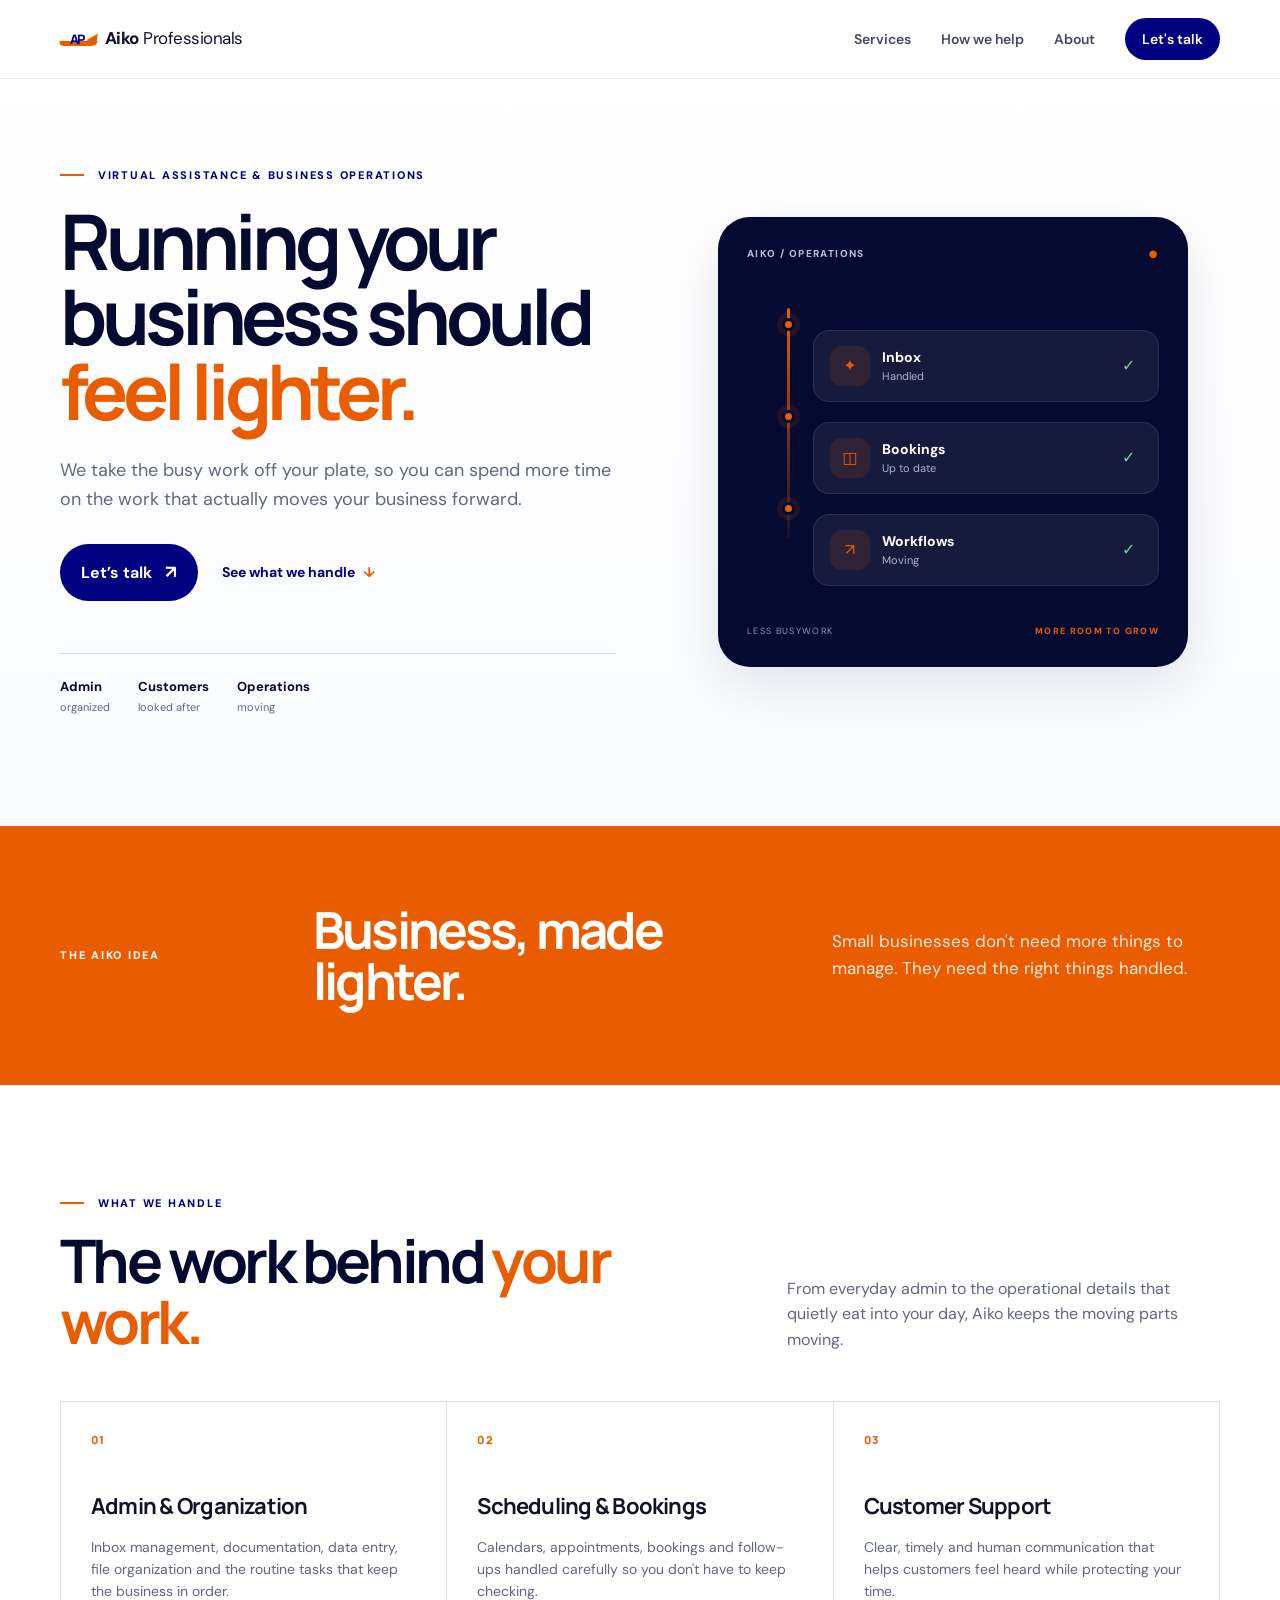
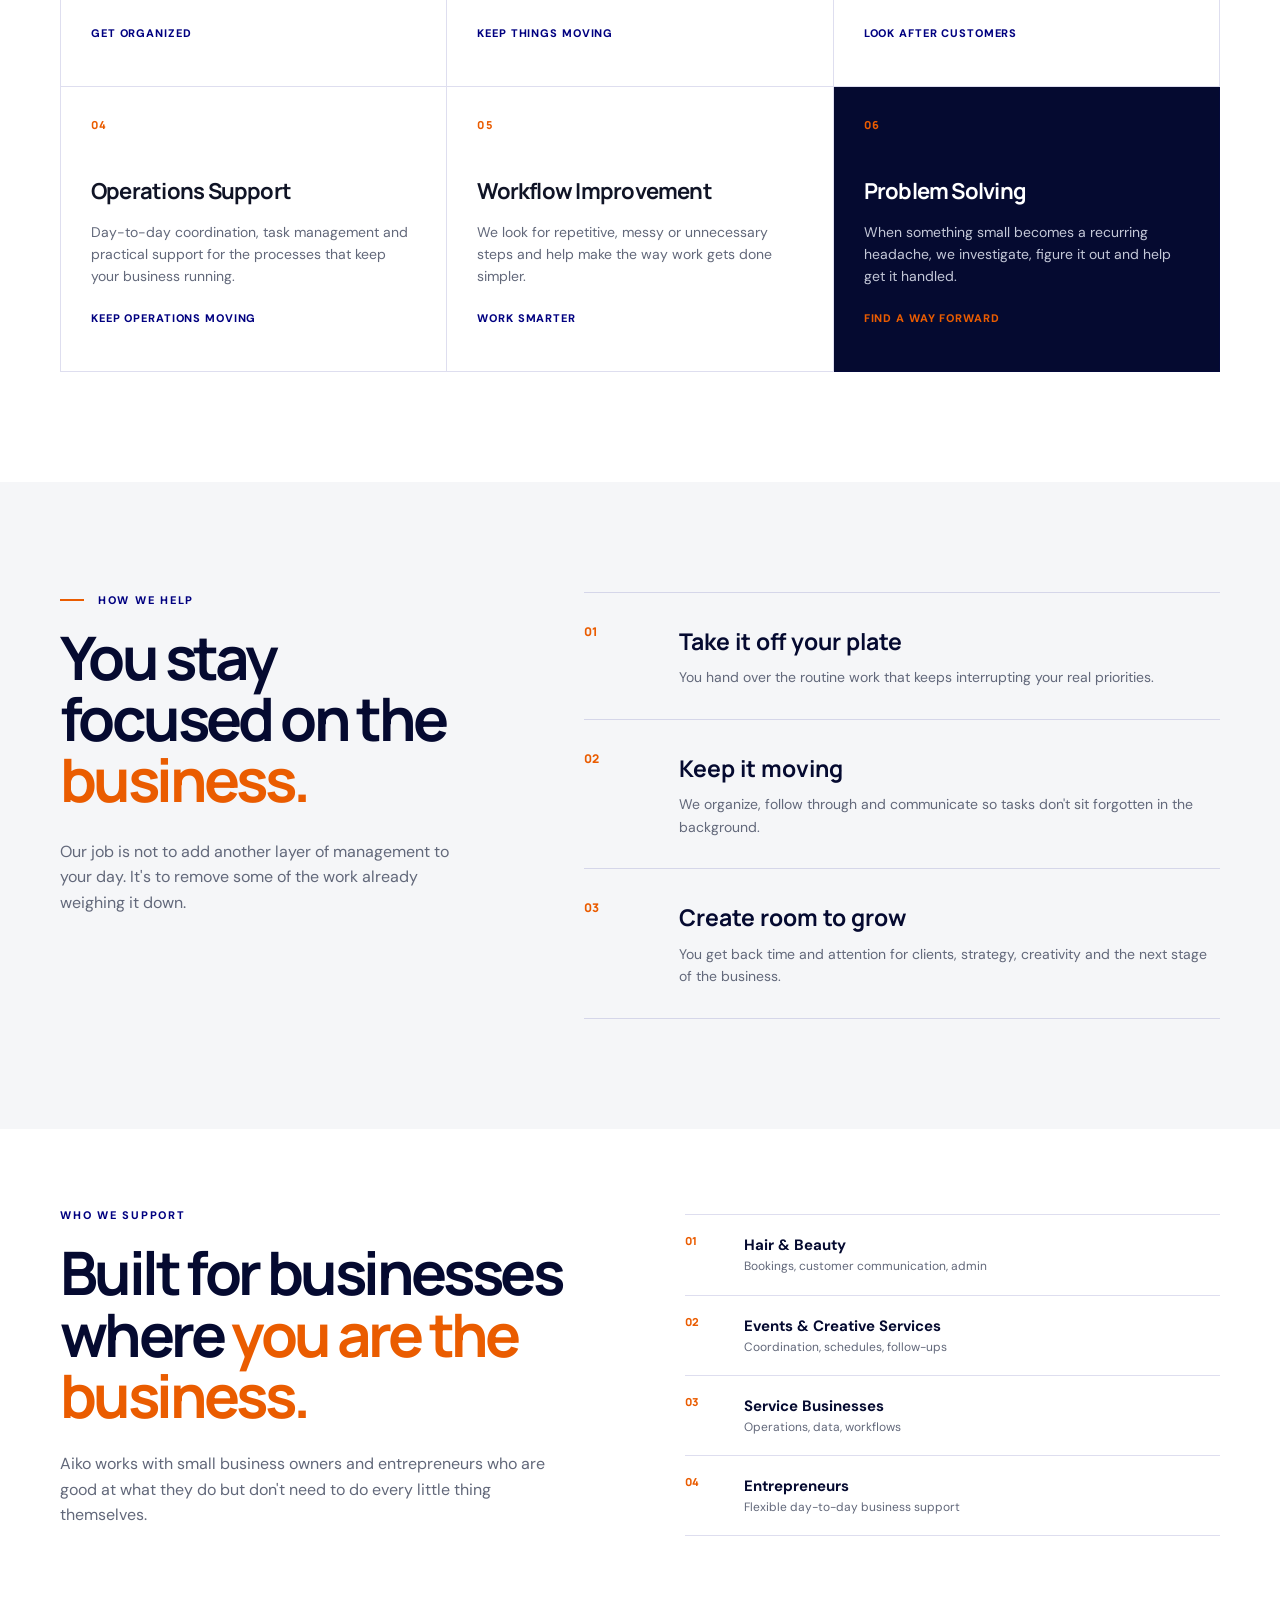
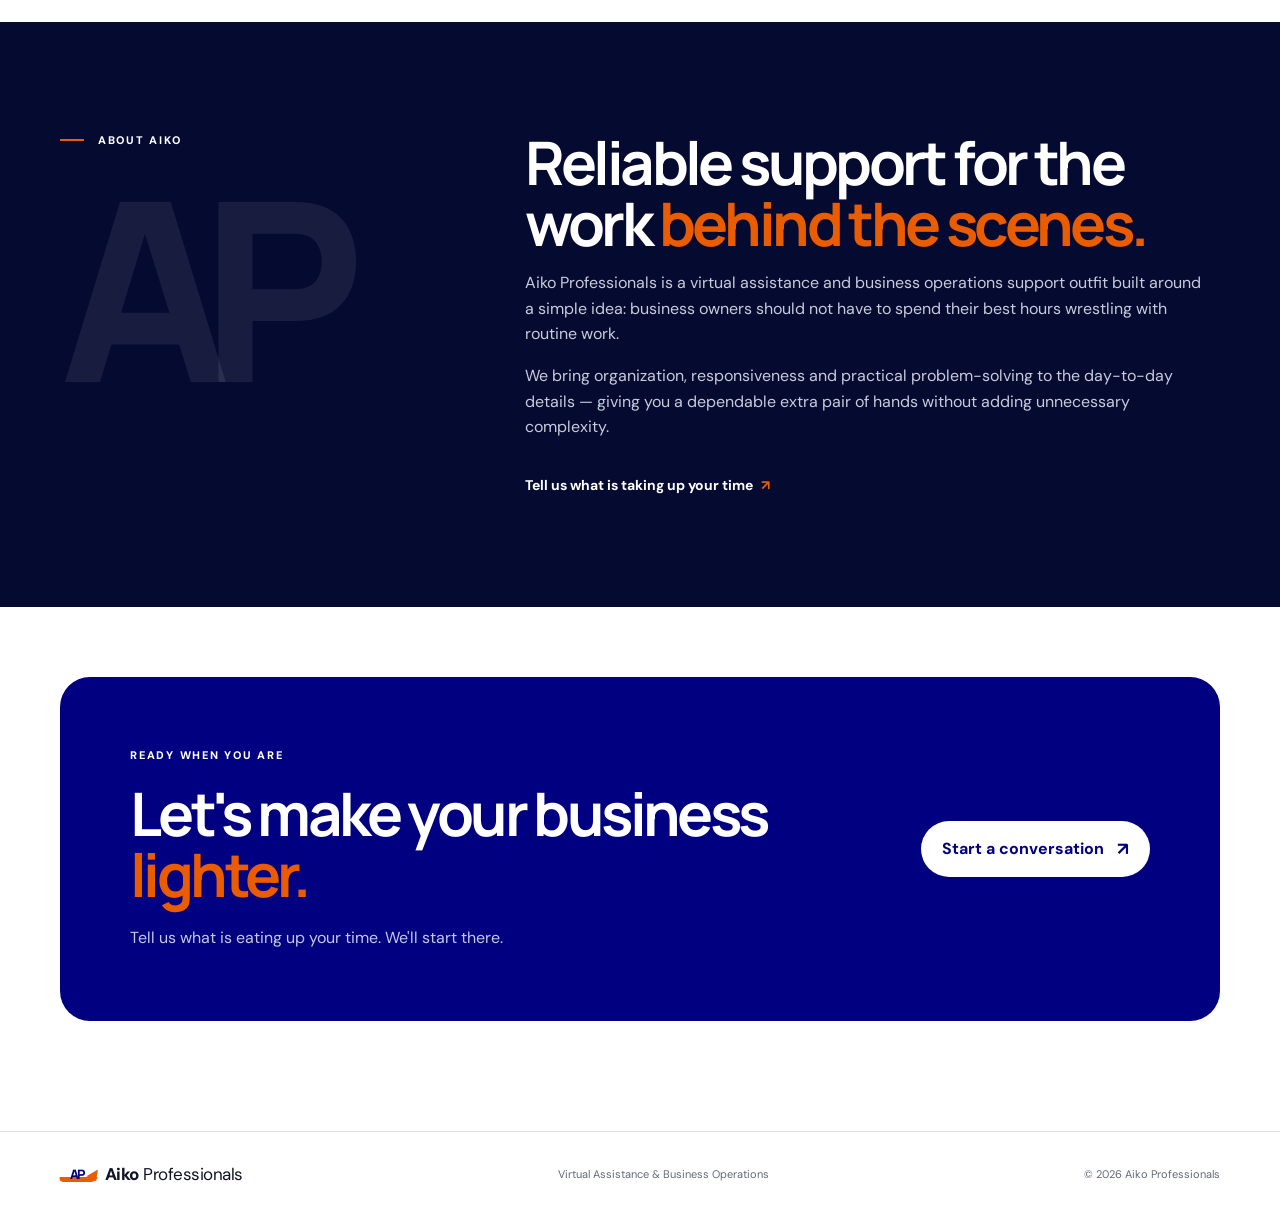
==== index.html @ 8ef7add7 "Add files via upload" ====
<!doctype html>
<html lang="en">
<head>
  <meta charset="utf-8">
  <meta name="viewport" content="width=device-width, initial-scale=1">
  <meta name="description" content="Aiko Professionals provides virtual assistance and business operations support for small businesses and entrepreneurs.">
  <title>Aiko Professionals | Virtual Assistance & Business Operations</title>
  <link rel="preconnect" href="https://fonts.googleapis.com">
  <link rel="preconnect" href="https://fonts.gstatic.com" crossorigin>
  <link href="https://fonts.googleapis.com/css2?family=DM+Sans:wght@400;500;600;700&family=Manrope:wght@500;600;700;800&display=swap" rel="stylesheet">
  <link rel="stylesheet" href="styles.css">
</head>
<body>
  <header class="site-header" id="top">
    <nav class="nav container" aria-label="Primary navigation">
      <a class="brand" href="#top" aria-label="Aiko Professionals home">
        <span class="brand-mark" aria-hidden="true"><span>AP</span><i></i></span>
        <span class="brand-name"><strong>Aiko</strong> Professionals</span>
      </a>
      <button class="menu-toggle" aria-expanded="false" aria-controls="site-menu" aria-label="Open menu"><span></span><span></span></button>
      <div class="nav-links" id="site-menu">
        <a href="#services">Services</a>
        <a href="#approach">How we help</a>
        <a href="#about">About</a>
        <a class="nav-cta" href="#contact">Let's talk</a>
      </div>
    </nav>
  </header>

  <main>
    <section class="hero section">
      <div class="container hero-grid">
        <div class="hero-copy reveal">
          <p class="eyebrow"><span></span> Virtual Assistance & Business Operations</p>
          <h1>Running your business should <em>feel lighter.</em></h1>
          <p class="hero-text">We take the busy work off your plate, so you can spend more time on the work that actually moves your business forward.</p>
          <div class="hero-actions">
            <a class="button button-primary" href="#contact">Let’s talk <span>↗</span></a>
            <a class="text-link" href="#services">See what we handle <span>↓</span></a>
          </div>
          <div class="hero-proof">
            <div><strong>Admin</strong><span>organized</span></div>
            <div><strong>Customers</strong><span>looked after</span></div>
            <div><strong>Operations</strong><span>moving</span></div>
          </div>
        </div>

        <div class="hero-visual reveal delay-1" aria-label="Aiko operations support visual">
          <div class="visual-shell">
            <div class="visual-top"><span>AIKO / OPERATIONS</span><span class="live-dot">●</span></div>
            <div class="flow-line"><span class="flow-dot dot-1"></span><span class="flow-dot dot-2"></span><span class="flow-dot dot-3"></span></div>
            <div class="task task-one"><span class="task-icon">✦</span><div><b>Inbox</b><small>Handled</small></div><strong>✓</strong></div>
            <div class="task task-two"><span class="task-icon">◫</span><div><b>Bookings</b><small>Up to date</small></div><strong>✓</strong></div>
            <div class="task task-three"><span class="task-icon">↗</span><div><b>Workflows</b><small>Moving</small></div><strong>✓</strong></div>
            <div class="visual-bottom"><span>LESS BUSYWORK</span><b>MORE ROOM TO GROW</b></div>
          </div>
        </div>
      </div>
    </section>

    <section class="statement section-sm">
      <div class="container statement-grid reveal">
        <p class="eyebrow">The Aiko idea</p>
        <h2>Business, <em>made lighter.</em></h2>
        <p>Small businesses don't need more things to manage. They need the right things handled.</p>
      </div>
    </section>

    <section class="services section" id="services">
      <div class="container">
        <div class="section-heading reveal">
          <div><p class="eyebrow"><span></span> What we handle</p><h2>The work behind <em>your work.</em></h2></div>
          <p>From everyday admin to the operational details that quietly eat into your day, Aiko keeps the moving parts moving.</p>
        </div>
        <div class="service-grid">
          <article class="service-card reveal"><span class="service-no">01</span><h3>Admin & Organization</h3><p>Inbox management, documentation, data entry, file organization and the routine tasks that keep the business in order.</p><span class="service-tag">Get organized</span></article>
          <article class="service-card reveal delay-1"><span class="service-no">02</span><h3>Scheduling & Bookings</h3><p>Calendars, appointments, bookings and follow-ups handled carefully so you don't have to keep checking.</p><span class="service-tag">Keep things moving</span></article>
          <article class="service-card reveal delay-2"><span class="service-no">03</span><h3>Customer Support</h3><p>Clear, timely and human communication that helps customers feel heard while protecting your time.</p><span class="service-tag">Look after customers</span></article>
          <article class="service-card reveal"><span class="service-no">04</span><h3>Operations Support</h3><p>Day-to-day coordination, task management and practical support for the processes that keep your business running.</p><span class="service-tag">Keep operations moving</span></article>
          <article class="service-card reveal delay-1"><span class="service-no">05</span><h3>Workflow Improvement</h3><p>We look for repetitive, messy or unnecessary steps and help make the way work gets done simpler.</p><span class="service-tag">Work smarter</span></article>
          <article class="service-card service-card-dark reveal delay-2"><span class="service-no">06</span><h3>Problem Solving</h3><p>When something small becomes a recurring headache, we investigate, figure it out and help get it handled.</p><span class="service-tag">Find a way forward</span></article>
        </div>
      </div>
    </section>

    <section class="approach section" id="approach">
      <div class="container approach-grid">
        <div class="approach-intro reveal">
          <p class="eyebrow"><span></span> How we help</p>
          <h2>You stay focused on the <em>business.</em></h2>
          <p>Our job is not to add another layer of management to your day. It's to remove some of the work already weighing it down.</p>
        </div>
        <div class="steps">
          <article class="step reveal"><span>01</span><div><h3>Take it off your plate</h3><p>You hand over the routine work that keeps interrupting your real priorities.</p></div></article>
          <article class="step reveal delay-1"><span>02</span><div><h3>Keep it moving</h3><p>We organize, follow through and communicate so tasks don't sit forgotten in the background.</p></div></article>
          <article class="step reveal delay-2"><span>03</span><div><h3>Create room to grow</h3><p>You get back time and attention for clients, strategy, creativity and the next stage of the business.</p></div></article>
        </div>
      </div>
    </section>

    <section class="fit section-sm" id="about">
      <div class="container fit-grid">
        <div class="fit-card reveal">
          <p class="eyebrow">Who we support</p>
          <h2>Built for businesses where <em>you are the business.</em></h2>
          <p>Aiko works with small business owners and entrepreneurs who are good at what they do but don't need to do every little thing themselves.</p>
        </div>
        <div class="industry-list reveal delay-1">
          <div><span>01</span><b>Hair & Beauty</b><small>Bookings, customer communication, admin</small></div>
          <div><span>02</span><b>Events & Creative Services</b><small>Coordination, schedules, follow-ups</small></div>
          <div><span>03</span><b>Service Businesses</b><small>Operations, data, workflows</small></div>
          <div><span>04</span><b>Entrepreneurs</b><small>Flexible day-to-day business support</small></div>
        </div>
      </div>
    </section>

    <section class="about section">
      <div class="container about-grid">
        <div class="about-label reveal"><p class="eyebrow"><span></span> About Aiko</p><span class="big-ap">AP</span></div>
        <div class="about-copy reveal delay-1">
          <h2>Reliable support for the work <em>behind the scenes.</em></h2>
          <p>Aiko Professionals is a virtual assistance and business operations support outfit built around a simple idea: business owners should not have to spend their best hours wrestling with routine work.</p>
          <p>We bring organization, responsiveness and practical problem-solving to the day-to-day details — giving you a dependable extra pair of hands without adding unnecessary complexity.</p>
          <a class="text-link" href="#contact">Tell us what is taking up your time <span>↗</span></a>
        </div>
      </div>
    </section>

    <section class="cta section" id="contact">
      <div class="container cta-box reveal">
        <div><p class="eyebrow">Ready when you are</p><h2>Let's make your business <em>lighter.</em></h2><p>Tell us what is eating up your time. We'll start there.</p></div>
        <a class="button button-light" href="mailto:hello@aikoprofessionals.com">Start a conversation <span>↗</span></a>
      </div>
    </section>
  </main>

  <footer class="footer">
    <div class="container footer-inner">
      <a class="brand footer-brand" href="#top"><span class="brand-mark" aria-hidden="true"><span>AP</span><i></i></span><span class="brand-name"><strong>Aiko</strong> Professionals</span></a>
      <p>Virtual Assistance & Business Operations</p>
      <span>© <span id="year"></span> Aiko Professionals</span>
    </div>
  </footer>

  <script src="script.js"></script>
</body>
</html>
---- styles.css ----
:root {
  --navy: #000080;
  --orange: #EA5C00;
  --silver: #C0C0C0;
  --deep-navy: #050A30;
  --white: #ffffff;
  --soft: #f5f6f8;
  --ink: #101426;
  --muted: #62687a;
  --line: rgba(0, 0, 128, .13);
  --radius: 22px;
  --shadow: 0 18px 55px rgba(5, 10, 48, .10);
}

* { box-sizing: border-box; }
html { scroll-behavior: smooth; }
body { margin: 0; color: var(--ink); background: var(--white); font-family: "DM Sans", system-ui, sans-serif; line-height: 1.6; }
a { color: inherit; text-decoration: none; }
button { font: inherit; }
.container { width: min(1160px, calc(100% - 40px)); margin-inline: auto; }
.section { padding: 110px 0; }
.section-sm { padding: 78px 0; }

.site-header { position: sticky; top: 0; z-index: 20; background: rgba(255,255,255,.92); backdrop-filter: blur(14px); border-bottom: 1px solid rgba(0,0,128,.08); }
.nav { min-height: 78px; display: flex; align-items: center; justify-content: space-between; gap: 24px; }
.brand { display: inline-flex; align-items: center; gap: 11px; font-size: 17px; letter-spacing: -.03em; }
.brand-name strong { font-weight: 800; }
.brand-mark { position: relative; width: 34px; height: 30px; display: inline-grid; place-items: center; color: var(--navy); font-family: Manrope, sans-serif; font-size: 13px; font-weight: 800; letter-spacing: -.12em; }
.brand-mark span { position: relative; z-index: 2; }
.brand-mark i { position: absolute; left: -1px; right: -3px; top: 17px; height: 5px; background: var(--orange); border-radius: 0 0 10px 10px; transform: skewX(-16deg); }
.brand-mark i::after { content: ""; position: absolute; width: 0; height: 0; border-left: 6px solid transparent; border-right: 6px solid transparent; border-bottom: 10px solid var(--orange); right: -2px; top: -8px; transform: rotate(24deg); }
.nav-links { display: flex; align-items: center; gap: 30px; font-size: 14px; font-weight: 600; }
.nav-links a:not(.nav-cta) { color: #44495c; }
.nav-links a:hover { color: var(--navy); }
.nav-cta { padding: 10px 17px; color: var(--white); background: var(--navy); border-radius: 999px; }
.menu-toggle { display: none; border: 0; background: transparent; padding: 8px; cursor: pointer; }
.menu-toggle span { display: block; width: 24px; height: 2px; margin: 5px; background: var(--navy); }

.hero { padding-top: 88px; background: linear-gradient(180deg, #fff 0%, #fafbff 100%); overflow: hidden; }
.hero-grid { display: grid; grid-template-columns: 1.02fr .98fr; gap: 70px; align-items: center; }
.eyebrow { margin: 0 0 18px; color: var(--navy); font-size: 11px; font-weight: 800; letter-spacing: .16em; text-transform: uppercase; }
.eyebrow span { display: inline-block; width: 24px; height: 2px; margin: 0 9px 3px 0; background: var(--orange); }
h1, h2, h3 { font-family: Manrope, sans-serif; }
h1 { max-width: 680px; margin: 0; color: var(--deep-navy); font-size: clamp(48px, 6vw, 78px); line-height: .98; letter-spacing: -.065em; }
h1 em, h2 em { color: var(--orange); font-style: normal; }
.hero-text { max-width: 600px; margin: 28px 0 30px; color: var(--muted); font-size: 18px; }
.hero-actions { display: flex; align-items: center; gap: 24px; flex-wrap: wrap; }
.button { display: inline-flex; align-items: center; gap: 13px; padding: 14px 21px; border-radius: 999px; font-weight: 700; transition: transform .2s, box-shadow .2s; }
.button:hover { transform: translateY(-2px); box-shadow: 0 10px 25px rgba(0,0,128,.16); }
.button-primary { color: var(--white); background: var(--navy); }
.button span { font-size: 18px; }
.text-link { display: inline-flex; align-items: center; gap: 8px; color: var(--navy); font-weight: 700; font-size: 14px; }
.text-link span { color: var(--orange); }
.hero-proof { display: flex; gap: 28px; margin-top: 52px; padding-top: 23px; border-top: 1px solid var(--line); }
.hero-proof div { display: grid; gap: 1px; }
.hero-proof strong { color: var(--deep-navy); font-size: 13px; }
.hero-proof span { color: var(--muted); font-size: 11px; }

.hero-visual { min-height: 510px; display: grid; place-items: center; }
.visual-shell { position: relative; width: min(470px, 100%); height: 450px; padding: 28px; overflow: hidden; border: 1px solid rgba(0,0,128,.10); border-radius: 32px; background: var(--deep-navy); box-shadow: var(--shadow); }
.visual-top { display: flex; justify-content: space-between; color: #b9bdd3; font-size: 10px; font-weight: 800; letter-spacing: .14em; }
.live-dot { color: var(--orange); }
.flow-line { position: absolute; left: 68px; top: 90px; width: 3px; height: 230px; background: linear-gradient(var(--orange), rgba(234,92,0,.08)); border-radius: 99px; }
.flow-dot { position: absolute; left: -5px; width: 13px; height: 13px; border: 3px solid var(--deep-navy); background: var(--orange); border-radius: 50%; box-shadow: 0 0 0 5px rgba(234,92,0,.12); }
.dot-1 { top: 10px; }.dot-2 { top: 102px; }.dot-3 { top: 194px; }
.task { position: absolute; left: 94px; right: 28px; display: grid; grid-template-columns: 40px 1fr 20px; align-items: center; gap: 12px; padding: 15px 16px; border: 1px solid rgba(255,255,255,.08); border-radius: 16px; background: rgba(255,255,255,.07); color: white; }
.task-one { top: 112px; }.task-two { top: 204px; }.task-three { top: 296px; }
.task-icon { display: grid; place-items: center; width: 40px; height: 40px; color: var(--orange); background: rgba(234,92,0,.12); border-radius: 12px; }
.task b, .task small { display: block; }.task b { font-size: 14px; }.task small { color: #aeb3c7; font-size: 11px; }.task > strong { color: #74d29a; }
.visual-bottom { position: absolute; bottom: 27px; left: 28px; right: 28px; display: flex; justify-content: space-between; align-items: center; color: #9096af; font-size: 9px; letter-spacing: .15em; }.visual-bottom b { color: var(--orange); font-size: 9px; }

.statement { background: var(--orange); color: white; }
.statement-grid { display: grid; grid-template-columns: .45fr 1fr .8fr; gap: 35px; align-items: center; }.statement .eyebrow { color: white; margin: 0; }.statement .eyebrow span { background: white; }.statement h2 { margin: 0; font-size: clamp(36px, 4vw, 55px); line-height: 1; letter-spacing: -.055em; }.statement h2 em { color: white; }.statement p:last-child { margin: 0; font-size: 17px; color: rgba(255,255,255,.88); }

.section-heading { display: grid; grid-template-columns: 1fr .65fr; gap: 60px; align-items: end; margin-bottom: 48px; }.section-heading h2, .approach h2, .fit h2, .about h2, .cta h2 { margin: 0; color: var(--deep-navy); font-size: clamp(38px, 4.7vw, 60px); line-height: 1.02; letter-spacing: -.06em; }.section-heading > p { margin: 0; color: var(--muted); }
.service-grid { display: grid; grid-template-columns: repeat(3, 1fr); border-top: 1px solid var(--line); border-left: 1px solid var(--line); }.service-card { min-height: 285px; padding: 30px; border-right: 1px solid var(--line); border-bottom: 1px solid var(--line); transition: transform .2s, background .2s; }.service-card:hover { transform: translateY(-4px); background: #fafaff; }.service-card-dark { color: white; background: var(--deep-navy); }.service-card-dark:hover { background: #070d3e; }.service-no { display: block; margin-bottom: 42px; color: var(--orange); font: 800 11px Manrope, sans-serif; letter-spacing: .12em; }.service-card h3 { margin: 0 0 12px; font-size: 22px; letter-spacing: -.035em; }.service-card p { margin: 0; color: var(--muted); font-size: 14px; }.service-card-dark p { color: #c4c8d8; }.service-tag { display: inline-block; margin-top: 22px; color: var(--navy); font-size: 11px; font-weight: 800; text-transform: uppercase; letter-spacing: .08em; }.service-card-dark .service-tag { color: var(--orange); }

.approach { background: var(--soft); }.approach-grid { display: grid; grid-template-columns: .8fr 1.2fr; gap: 100px; }.approach-intro > p:last-child { max-width: 460px; color: var(--muted); margin-top: 28px; }.steps { border-top: 1px solid var(--line); }.step { display: grid; grid-template-columns: 70px 1fr; gap: 25px; padding: 30px 0; border-bottom: 1px solid var(--line); }.step > span { color: var(--orange); font: 800 12px Manrope, sans-serif; }.step h3 { margin: 0 0 7px; color: var(--deep-navy); font-size: 23px; }.step p { margin: 0; color: var(--muted); font-size: 14px; max-width: 560px; }

.fit-grid { display: grid; grid-template-columns: 1fr 1fr; gap: 90px; align-items: center; }.fit-card { padding-right: 20px; }.fit-card > p:last-child { max-width: 540px; margin-top: 25px; color: var(--muted); }.industry-list { border-top: 1px solid var(--line); }.industry-list div { display: grid; grid-template-columns: 45px 1fr; column-gap: 14px; padding: 18px 0; border-bottom: 1px solid var(--line); }.industry-list span { grid-row: span 2; color: var(--orange); font: 800 11px Manrope, sans-serif; }.industry-list b { color: var(--deep-navy); font-size: 15px; }.industry-list small { color: var(--muted); font-size: 12px; }

.about { background: var(--deep-navy); color: white; }.about-grid { display: grid; grid-template-columns: .7fr 1.3fr; gap: 90px; }.about .eyebrow { color: white; }.big-ap { display: block; margin-top: 50px; color: rgba(255,255,255,.08); font: 800 clamp(130px, 20vw, 250px)/.7 Manrope, sans-serif; letter-spacing: -.12em; }.about h2 { color: white; }.about-copy p { max-width: 680px; color: #c8ccda; }.about-copy .text-link { margin-top: 18px; color: white; }

.cta { padding-top: 70px; }.cta-box { display: flex; align-items: center; justify-content: space-between; gap: 50px; padding: 70px; border-radius: 30px; background: var(--navy); color: white; }.cta .eyebrow { color: white; }.cta h2 { color: white; }.cta-box p:last-child { margin: 20px 0 0; color: rgba(255,255,255,.78); }.button-light { color: var(--navy); background: white; white-space: nowrap; }

.footer { padding: 28px 0; border-top: 1px solid var(--line); }.footer-inner { display: flex; align-items: center; justify-content: space-between; gap: 20px; color: var(--muted); font-size: 11px; }.footer-brand { color: var(--ink); }.footer-inner p { margin: 0; }

.reveal { opacity: 0; transform: translateY(18px); transition: opacity .65s ease, transform .65s ease; }.reveal.visible { opacity: 1; transform: none; }.delay-1 { transition-delay: .08s; }.delay-2 { transition-delay: .16s; }

@media (max-width: 900px) {
  .section { padding: 82px 0; }.hero { padding-top: 62px; }.hero-grid, .approach-grid, .about-grid, .fit-grid { grid-template-columns: 1fr; gap: 55px; }.hero-visual { min-height: 430px; }.section-heading, .statement-grid { grid-template-columns: 1fr; gap: 18px; }.service-grid { grid-template-columns: repeat(2, 1fr); }.cta-box { padding: 48px; }
}

@media (max-width: 680px) {
  .container { width: min(100% - 28px, 1160px); }.nav { min-height: 68px; }.menu-toggle { display: block; }.nav-links { position: absolute; top: 68px; left: 0; right: 0; display: grid; gap: 0; padding: 10px 14px 16px; background: white; border-bottom: 1px solid var(--line); transform: translateY(-130%); transition: transform .25s ease; }.nav-links.open { transform: translateY(0); }.nav-links a { padding: 12px 10px; }.nav-cta { text-align: center; margin-top: 6px; }.hero h1 { font-size: clamp(44px, 14vw, 62px); }.hero-text { font-size: 16px; }.hero-proof { gap: 15px; }.hero-proof strong { font-size: 11px; }.hero-proof span { font-size: 10px; }.hero-visual { min-height: 390px; }.visual-shell { height: 380px; border-radius: 24px; padding: 22px; }.flow-line { left: 50px; }.task { left: 72px; right: 18px; }.task-one { top: 95px; }.task-two { top: 174px; }.task-three { top: 253px; }.visual-bottom { left: 22px; right: 22px; bottom: 20px; }.service-grid { grid-template-columns: 1fr; }.service-card { min-height: 240px; }.statement h2 { font-size: 43px; }.cta-box { flex-direction: column; align-items: flex-start; padding: 38px 28px; }.footer-inner { flex-direction: column; align-items: flex-start; }.footer-inner p { order: 3; }.big-ap { margin-top: 15px; }
}
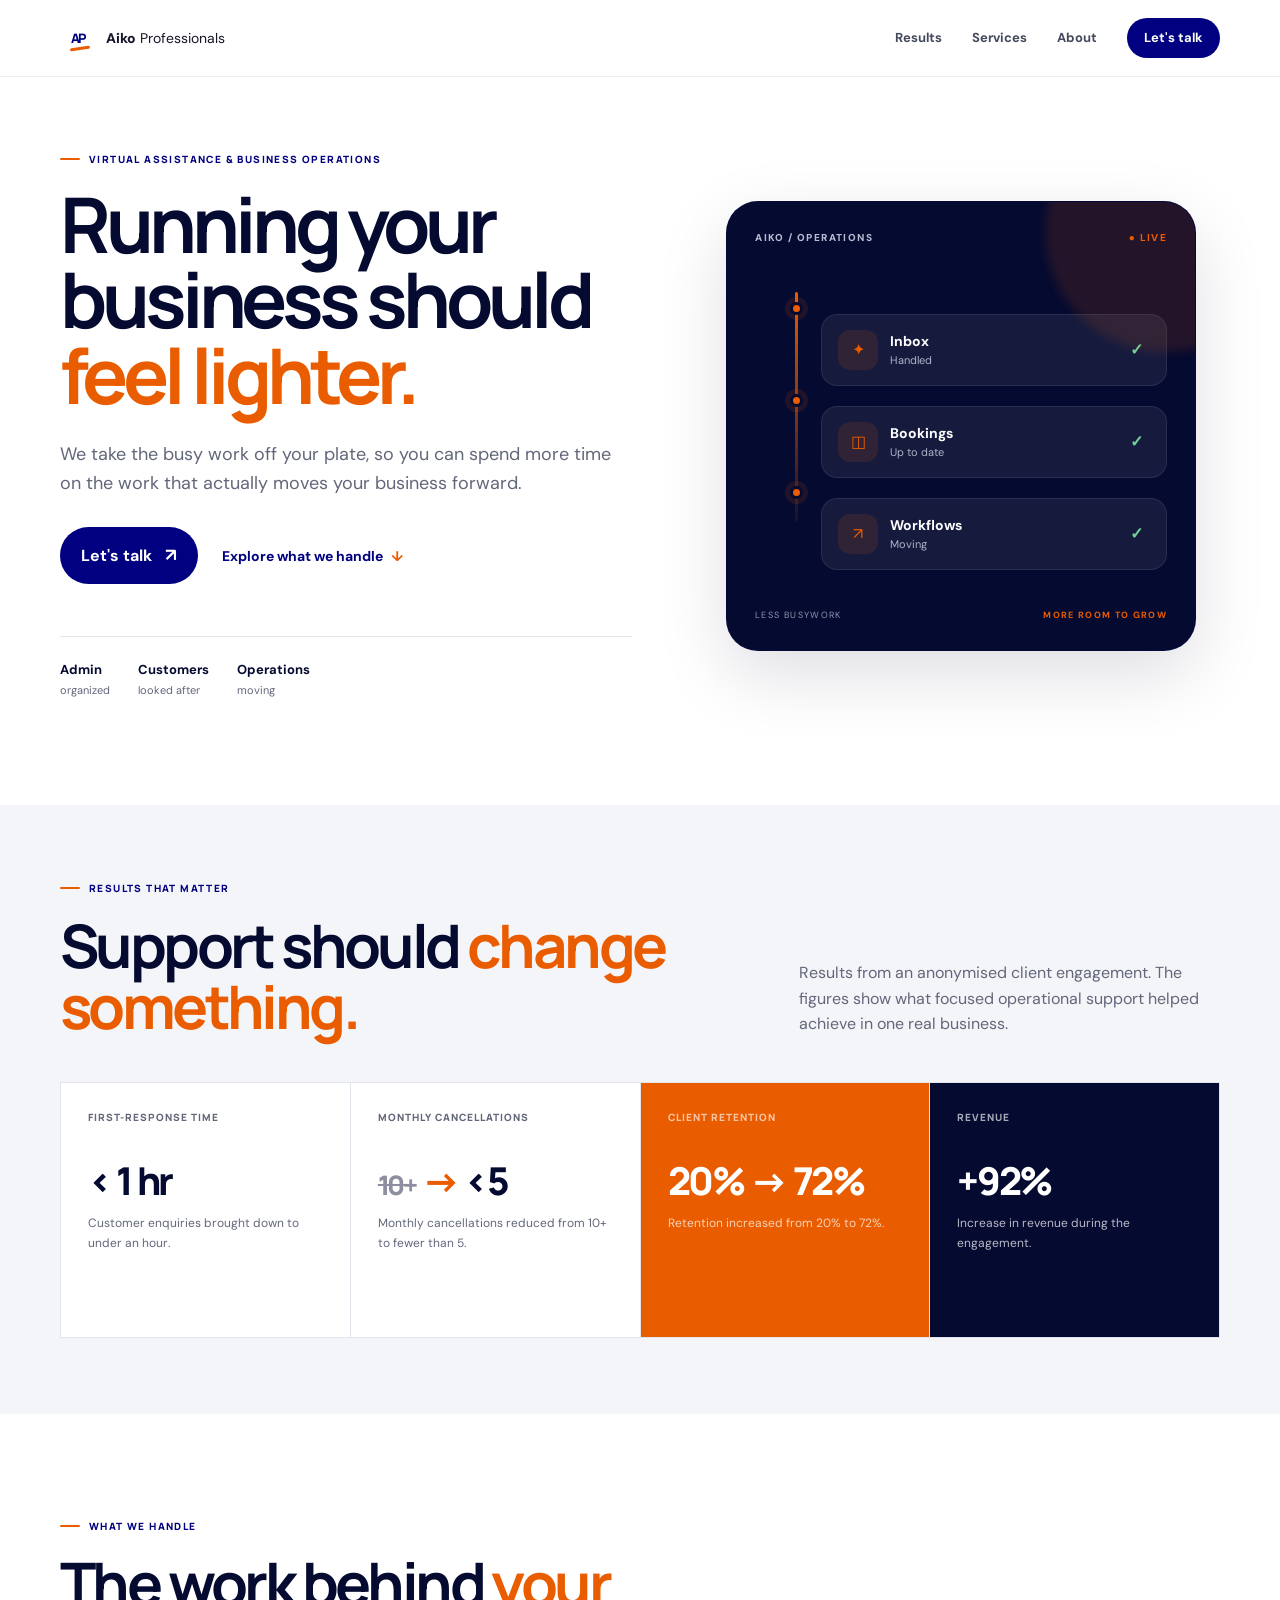
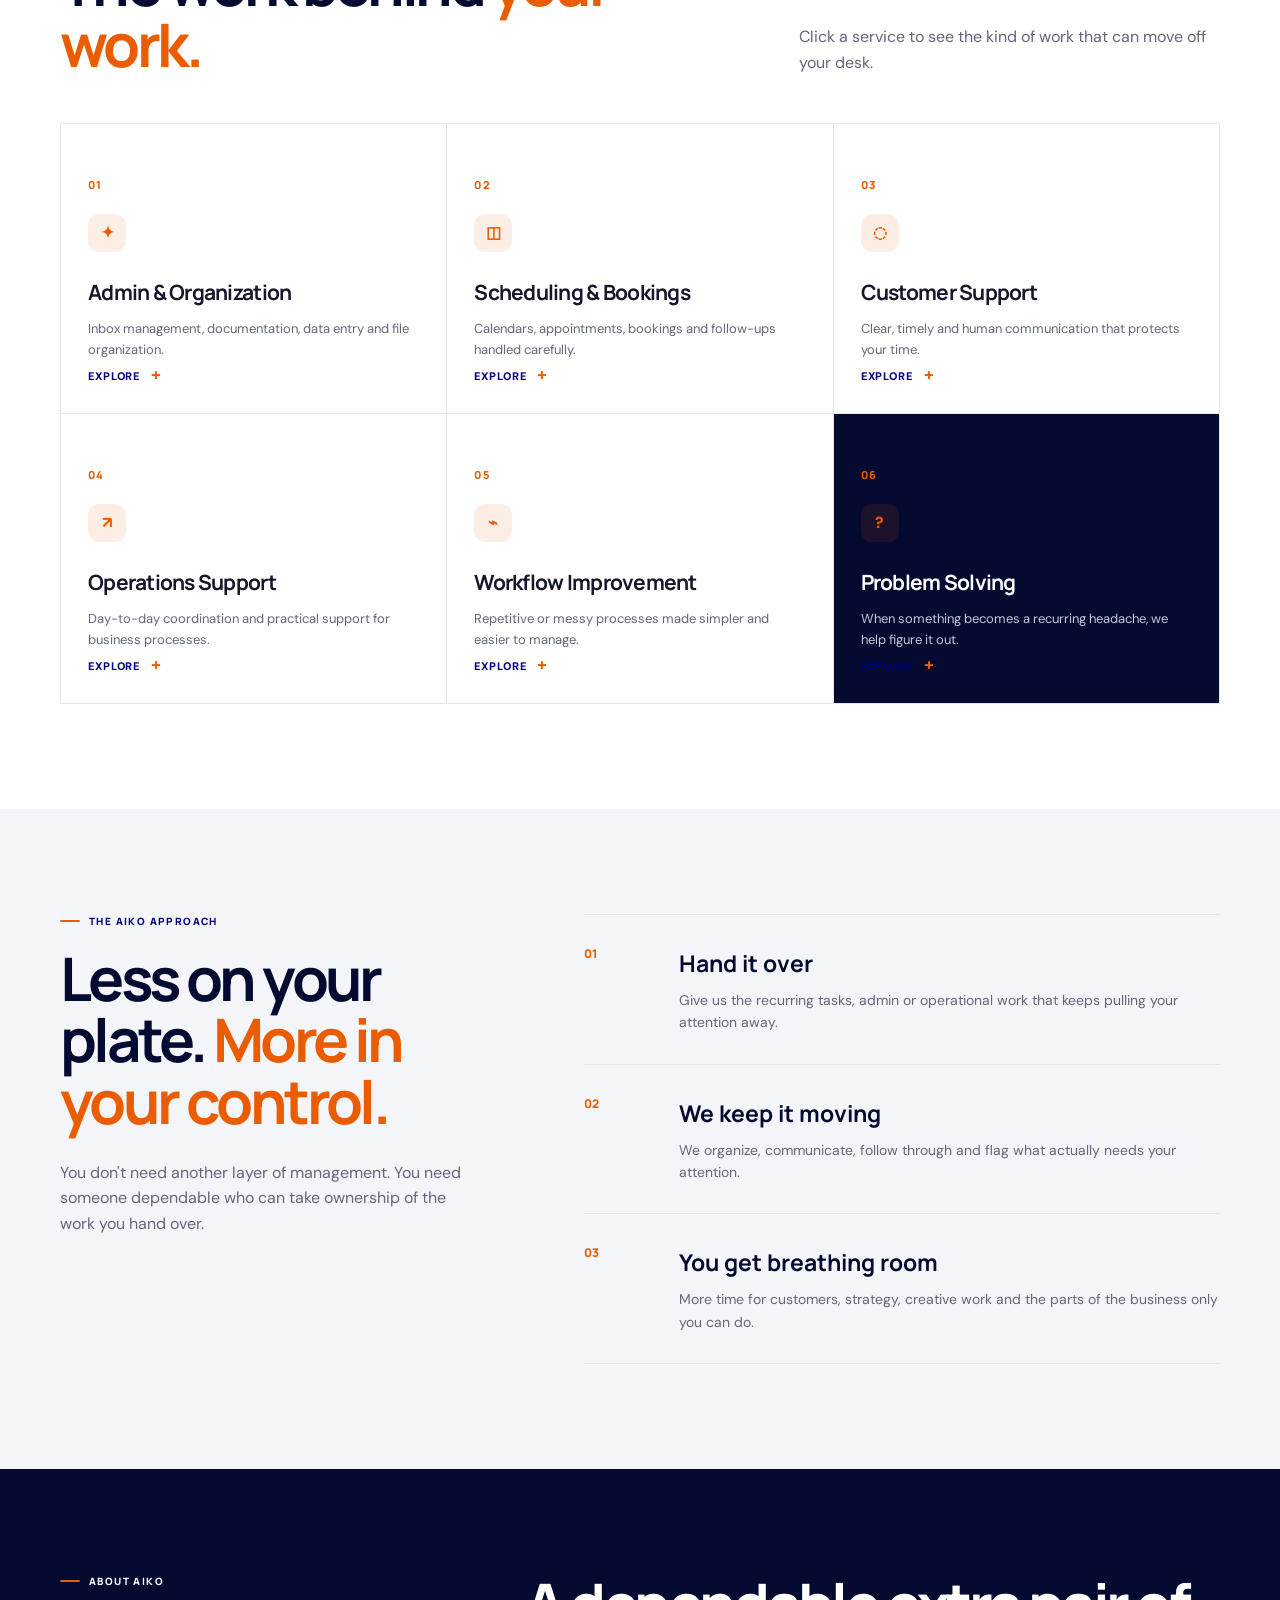
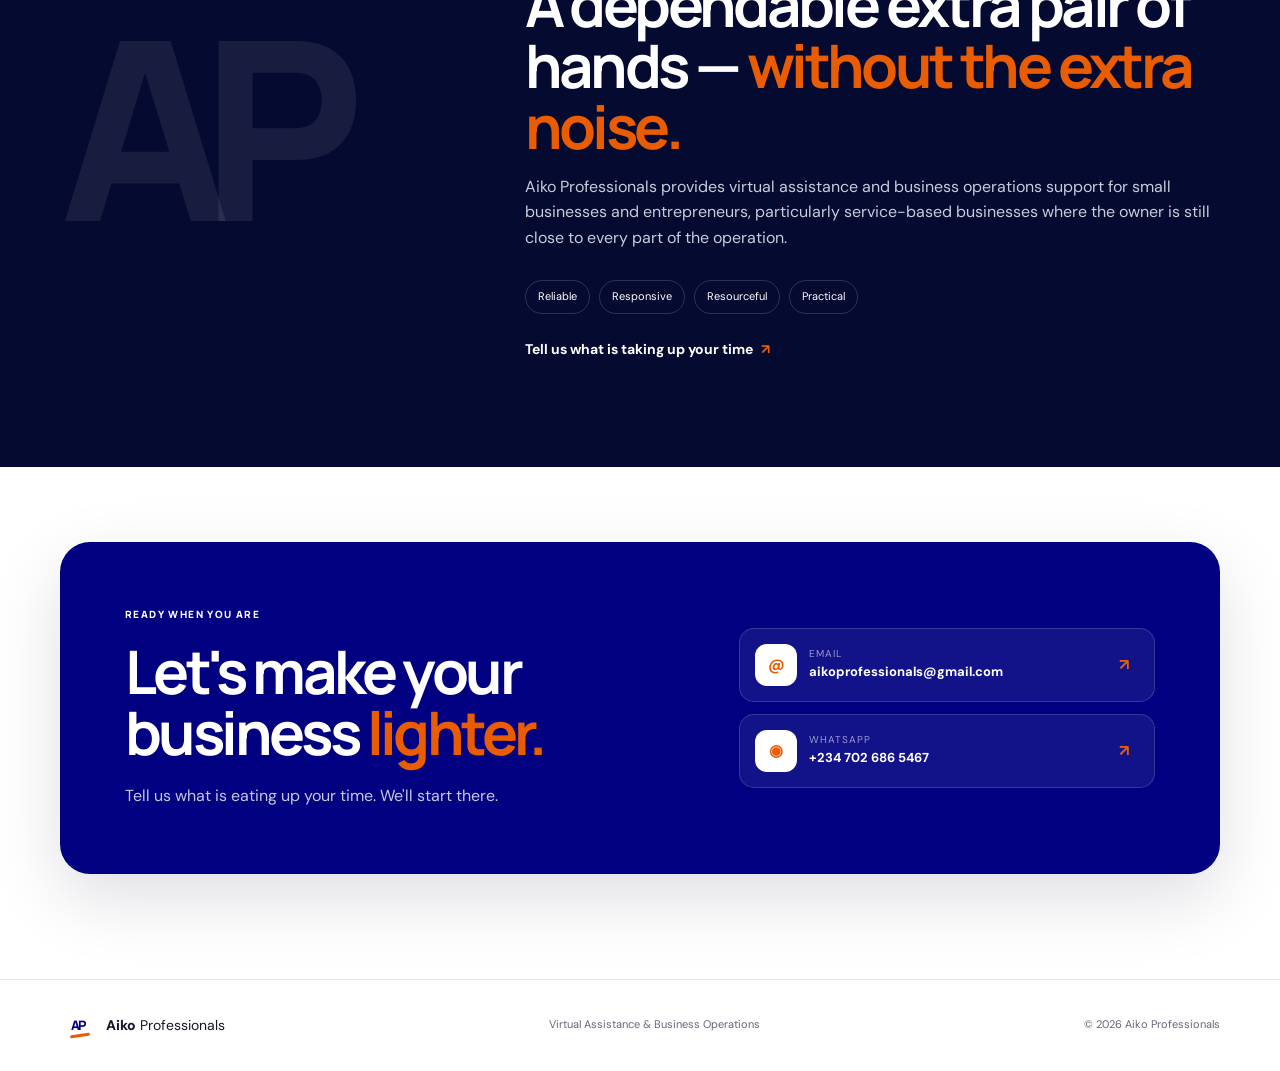
==== commit 9736a0cd: "Add files via upload" ====
--- a/index.html
+++ b/index.html
@@ -19,8 +19,8 @@
       </a>
       <button class="menu-toggle" aria-expanded="false" aria-controls="site-menu" aria-label="Open menu"><span></span><span></span></button>
       <div class="nav-links" id="site-menu">
+        <a href="#results">Results</a>
         <a href="#services">Services</a>
-        <a href="#approach">How we help</a>
         <a href="#about">About</a>
         <a class="nav-cta" href="#contact">Let's talk</a>
       </div>
@@ -35,8 +35,8 @@
           <h1>Running your business should <em>feel lighter.</em></h1>
           <p class="hero-text">We take the busy work off your plate, so you can spend more time on the work that actually moves your business forward.</p>
           <div class="hero-actions">
-            <a class="button button-primary" href="#contact">Let’s talk <span>↗</span></a>
-            <a class="text-link" href="#services">See what we handle <span>↓</span></a>
+            <a class="button button-primary" href="#contact">Let's talk <span>↗</span></a>
+            <a class="text-link" href="#services">Explore what we handle <span>↓</span></a>
           </div>
           <div class="hero-proof">
             <div><strong>Admin</strong><span>organized</span></div>
@@ -45,9 +45,9 @@
           </div>
         </div>
 
-        <div class="hero-visual reveal delay-1" aria-label="Aiko operations support visual">
+        <div class="hero-visual reveal delay-1" aria-label="Interactive operations support visual">
           <div class="visual-shell">
-            <div class="visual-top"><span>AIKO / OPERATIONS</span><span class="live-dot">●</span></div>
+            <div class="visual-top"><span>AIKO / OPERATIONS</span><span class="live-dot">● LIVE</span></div>
             <div class="flow-line"><span class="flow-dot dot-1"></span><span class="flow-dot dot-2"></span><span class="flow-dot dot-3"></span></div>
             <div class="task task-one"><span class="task-icon">✦</span><div><b>Inbox</b><small>Handled</small></div><strong>✓</strong></div>
             <div class="task task-two"><span class="task-icon">◫</span><div><b>Bookings</b><small>Up to date</small></div><strong>✓</strong></div>
@@ -58,11 +58,18 @@
       </div>
     </section>
 
-    <section class="statement section-sm">
-      <div class="container statement-grid reveal">
-        <p class="eyebrow">The Aiko idea</p>
-        <h2>Business, <em>made lighter.</em></h2>
-        <p>Small businesses don't need more things to manage. They need the right things handled.</p>
+    <section class="results section-sm" id="results">
+      <div class="container">
+        <div class="results-head reveal">
+          <div><p class="eyebrow"><span></span> Results that matter</p><h2>Support should <em>change something.</em></h2></div>
+          <p>Results from an anonymised client engagement. The figures show what focused operational support helped achieve in one real business.</p>
+        </div>
+        <div class="stats-grid">
+          <article class="stat-card reveal"><span class="stat-label">First-response time</span><strong data-count="1" data-prefix="&lt; " data-suffix=" hr">&lt; 1 hr</strong><p>Customer enquiries brought down to under an hour.</p></article>
+          <article class="stat-card reveal delay-1"><span class="stat-label">Monthly cancellations</span><strong><span class="strike">10+</span> <span class="arrow">→</span> &lt;5</strong><p>Monthly cancellations reduced from 10+ to fewer than 5.</p></article>
+          <article class="stat-card stat-card-accent reveal delay-2"><span class="stat-label">Client retention</span><strong data-count="72" data-suffix="%">20% → 72%</strong><p>Retention increased from 20% to 72%.</p></article>
+          <article class="stat-card stat-card-dark reveal"><span class="stat-label">Revenue</span><strong data-count="92" data-prefix="+" data-suffix="%">+92%</strong><p>Increase in revenue during the engagement.</p></article>
+        </div>
       </div>
     </section>
 
@@ -70,15 +77,33 @@
       <div class="container">
         <div class="section-heading reveal">
           <div><p class="eyebrow"><span></span> What we handle</p><h2>The work behind <em>your work.</em></h2></div>
-          <p>From everyday admin to the operational details that quietly eat into your day, Aiko keeps the moving parts moving.</p>
+          <p>Click a service to see the kind of work that can move off your desk.</p>
         </div>
         <div class="service-grid">
-          <article class="service-card reveal"><span class="service-no">01</span><h3>Admin & Organization</h3><p>Inbox management, documentation, data entry, file organization and the routine tasks that keep the business in order.</p><span class="service-tag">Get organized</span></article>
-          <article class="service-card reveal delay-1"><span class="service-no">02</span><h3>Scheduling & Bookings</h3><p>Calendars, appointments, bookings and follow-ups handled carefully so you don't have to keep checking.</p><span class="service-tag">Keep things moving</span></article>
-          <article class="service-card reveal delay-2"><span class="service-no">03</span><h3>Customer Support</h3><p>Clear, timely and human communication that helps customers feel heard while protecting your time.</p><span class="service-tag">Look after customers</span></article>
-          <article class="service-card reveal"><span class="service-no">04</span><h3>Operations Support</h3><p>Day-to-day coordination, task management and practical support for the processes that keep your business running.</p><span class="service-tag">Keep operations moving</span></article>
-          <article class="service-card reveal delay-1"><span class="service-no">05</span><h3>Workflow Improvement</h3><p>We look for repetitive, messy or unnecessary steps and help make the way work gets done simpler.</p><span class="service-tag">Work smarter</span></article>
-          <article class="service-card service-card-dark reveal delay-2"><span class="service-no">06</span><h3>Problem Solving</h3><p>When something small becomes a recurring headache, we investigate, figure it out and help get it handled.</p><span class="service-tag">Find a way forward</span></article>
+          <button class="service-card reveal" type="button" aria-expanded="false">
+            <span class="service-no">01</span><span class="service-icon">✦</span><h3>Admin & Organization</h3><p>Inbox management, documentation, data entry and file organization.</p><span class="service-more">Explore <b>+</b></span>
+            <span class="service-detail">Inbox cleanup · Data entry · Documents · File organization · Routine admin</span>
+          </button>
+          <button class="service-card reveal delay-1" type="button" aria-expanded="false">
+            <span class="service-no">02</span><span class="service-icon">◫</span><h3>Scheduling & Bookings</h3><p>Calendars, appointments, bookings and follow-ups handled carefully.</p><span class="service-more">Explore <b>+</b></span>
+            <span class="service-detail">Calendar management · Appointment setting · Booking coordination · Reminders · Follow-ups</span>
+          </button>
+          <button class="service-card reveal delay-2" type="button" aria-expanded="false">
+            <span class="service-no">03</span><span class="service-icon">◌</span><h3>Customer Support</h3><p>Clear, timely and human communication that protects your time.</p><span class="service-more">Explore <b>+</b></span>
+            <span class="service-detail">Email support · Customer enquiries · Responses · Follow-ups · Service coordination</span>
+          </button>
+          <button class="service-card reveal" type="button" aria-expanded="false">
+            <span class="service-no">04</span><span class="service-icon">↗</span><h3>Operations Support</h3><p>Day-to-day coordination and practical support for business processes.</p><span class="service-more">Explore <b>+</b></span>
+            <span class="service-detail">Task coordination · Process tracking · Documentation · Admin support · Day-to-day operations</span>
+          </button>
+          <button class="service-card reveal delay-1" type="button" aria-expanded="false">
+            <span class="service-no">05</span><span class="service-icon">⌁</span><h3>Workflow Improvement</h3><p>Repetitive or messy processes made simpler and easier to manage.</p><span class="service-more">Explore <b>+</b></span>
+            <span class="service-detail">Process review · Simplification · Templates · Automation opportunities · Better handoffs</span>
+          </button>
+          <button class="service-card service-card-dark reveal delay-2" type="button" aria-expanded="false">
+            <span class="service-no">06</span><span class="service-icon">?</span><h3>Problem Solving</h3><p>When something becomes a recurring headache, we help figure it out.</p><span class="service-more">Explore <b>+</b></span>
+            <span class="service-detail">Troubleshooting · Research · Finding practical solutions · Resourcefulness · Follow-through</span>
+          </button>
         </div>
       </div>
     </section>
@@ -86,50 +111,39 @@
     <section class="approach section" id="approach">
       <div class="container approach-grid">
         <div class="approach-intro reveal">
-          <p class="eyebrow"><span></span> How we help</p>
-          <h2>You stay focused on the <em>business.</em></h2>
-          <p>Our job is not to add another layer of management to your day. It's to remove some of the work already weighing it down.</p>
+          <p class="eyebrow"><span></span> The Aiko approach</p>
+          <h2>Less on your plate. <em>More in your control.</em></h2>
+          <p>You don't need another layer of management. You need someone dependable who can take ownership of the work you hand over.</p>
         </div>
         <div class="steps">
-          <article class="step reveal"><span>01</span><div><h3>Take it off your plate</h3><p>You hand over the routine work that keeps interrupting your real priorities.</p></div></article>
-          <article class="step reveal delay-1"><span>02</span><div><h3>Keep it moving</h3><p>We organize, follow through and communicate so tasks don't sit forgotten in the background.</p></div></article>
-          <article class="step reveal delay-2"><span>03</span><div><h3>Create room to grow</h3><p>You get back time and attention for clients, strategy, creativity and the next stage of the business.</p></div></article>
+          <article class="step reveal"><span>01</span><div><h3>Hand it over</h3><p>Give us the recurring tasks, admin or operational work that keeps pulling your attention away.</p></div></article>
+          <article class="step reveal delay-1"><span>02</span><div><h3>We keep it moving</h3><p>We organize, communicate, follow through and flag what actually needs your attention.</p></div></article>
+          <article class="step reveal delay-2"><span>03</span><div><h3>You get breathing room</h3><p>More time for customers, strategy, creative work and the parts of the business only you can do.</p></div></article>
         </div>
       </div>
     </section>
 
-    <section class="fit section-sm" id="about">
-      <div class="container fit-grid">
-        <div class="fit-card reveal">
-          <p class="eyebrow">Who we support</p>
-          <h2>Built for businesses where <em>you are the business.</em></h2>
-          <p>Aiko works with small business owners and entrepreneurs who are good at what they do but don't need to do every little thing themselves.</p>
-        </div>
-        <div class="industry-list reveal delay-1">
-          <div><span>01</span><b>Hair & Beauty</b><small>Bookings, customer communication, admin</small></div>
-          <div><span>02</span><b>Events & Creative Services</b><small>Coordination, schedules, follow-ups</small></div>
-          <div><span>03</span><b>Service Businesses</b><small>Operations, data, workflows</small></div>
-          <div><span>04</span><b>Entrepreneurs</b><small>Flexible day-to-day business support</small></div>
-        </div>
-      </div>
-    </section>
-
-    <section class="about section">
+    <section class="about section" id="about">
       <div class="container about-grid">
         <div class="about-label reveal"><p class="eyebrow"><span></span> About Aiko</p><span class="big-ap">AP</span></div>
         <div class="about-copy reveal delay-1">
-          <h2>Reliable support for the work <em>behind the scenes.</em></h2>
-          <p>Aiko Professionals is a virtual assistance and business operations support outfit built around a simple idea: business owners should not have to spend their best hours wrestling with routine work.</p>
-          <p>We bring organization, responsiveness and practical problem-solving to the day-to-day details — giving you a dependable extra pair of hands without adding unnecessary complexity.</p>
+          <h2>A dependable extra pair of hands — <em>without the extra noise.</em></h2>
+          <p>Aiko Professionals provides virtual assistance and business operations support for small businesses and entrepreneurs, particularly service-based businesses where the owner is still close to every part of the operation.</p>
+          <div class="about-points">
+            <span>Reliable</span><span>Responsive</span><span>Resourceful</span><span>Practical</span>
+          </div>
           <a class="text-link" href="#contact">Tell us what is taking up your time <span>↗</span></a>
         </div>
       </div>
     </section>
 
-    <section class="cta section" id="contact">
-      <div class="container cta-box reveal">
+    <section class="contact section" id="contact">
+      <div class="container contact-box reveal">
         <div><p class="eyebrow">Ready when you are</p><h2>Let's make your business <em>lighter.</em></h2><p>Tell us what is eating up your time. We'll start there.</p></div>
-        <a class="button button-light" href="mailto:hello@aikoprofessionals.com">Start a conversation <span>↗</span></a>
+        <div class="contact-actions">
+          <a class="contact-link" href="mailto:aikoprofessionals@gmail.com"><span class="contact-icon">@</span><span><small>Email</small><strong>aikoprofessionals@gmail.com</strong></span><b>↗</b></a>
+          <a class="contact-link" href="https://wa.me/2347026865467" target="_blank" rel="noopener"><span class="contact-icon">◉</span><span><small>WhatsApp</small><strong>+234 702 686 5467</strong></span><b>↗</b></a>
+        </div>
       </div>
     </section>
   </main>
--- a/styles.css
+++ b/styles.css
@@ -3,47 +3,42 @@
   --orange: #EA5C00;
   --silver: #C0C0C0;
   --deep-navy: #050A30;
-  --white: #ffffff;
-  --soft: #f5f6f8;
-  --ink: #101426;
-  --muted: #62687a;
-  --line: rgba(0, 0, 128, .13);
-  --radius: 22px;
-  --shadow: 0 18px 55px rgba(5, 10, 48, .10);
+  --ink: #15172a;
+  --muted: #62677a;
+  --soft: #f4f5f9;
+  --white: #fff;
+  --line: #e3e5ec;
+  --shadow: 0 24px 70px rgba(5,10,48,.13);
 }
-
 * { box-sizing: border-box; }
 html { scroll-behavior: smooth; }
-body { margin: 0; color: var(--ink); background: var(--white); font-family: "DM Sans", system-ui, sans-serif; line-height: 1.6; }
+body { margin: 0; color: var(--ink); background: #fff; font-family: "DM Sans", sans-serif; line-height: 1.6; }
+button, a { font: inherit; }
 a { color: inherit; text-decoration: none; }
-button { font: inherit; }
-.container { width: min(1160px, calc(100% - 40px)); margin-inline: auto; }
-.section { padding: 110px 0; }
-.section-sm { padding: 78px 0; }
-
-.site-header { position: sticky; top: 0; z-index: 20; background: rgba(255,255,255,.92); backdrop-filter: blur(14px); border-bottom: 1px solid rgba(0,0,128,.08); }
-.nav { min-height: 78px; display: flex; align-items: center; justify-content: space-between; gap: 24px; }
-.brand { display: inline-flex; align-items: center; gap: 11px; font-size: 17px; letter-spacing: -.03em; }
+button { border: 0; }
+.container { width: min(1160px, calc(100% - 40px)); margin: 0 auto; }
+.section { padding: 105px 0; }
+.section-sm { padding: 76px 0; }
+.site-header { position: sticky; top: 0; z-index: 50; background: rgba(255,255,255,.92); border-bottom: 1px solid rgba(0,0,128,.07); backdrop-filter: blur(14px); }
+.nav { min-height: 76px; display: flex; align-items: center; justify-content: space-between; gap: 30px; }
+.brand { display: inline-flex; align-items: center; gap: 11px; font-size: 14px; }
 .brand-name strong { font-weight: 800; }
-.brand-mark { position: relative; width: 34px; height: 30px; display: inline-grid; place-items: center; color: var(--navy); font-family: Manrope, sans-serif; font-size: 13px; font-weight: 800; letter-spacing: -.12em; }
-.brand-mark span { position: relative; z-index: 2; }
-.brand-mark i { position: absolute; left: -1px; right: -3px; top: 17px; height: 5px; background: var(--orange); border-radius: 0 0 10px 10px; transform: skewX(-16deg); }
-.brand-mark i::after { content: ""; position: absolute; width: 0; height: 0; border-left: 6px solid transparent; border-right: 6px solid transparent; border-bottom: 10px solid var(--orange); right: -2px; top: -8px; transform: rotate(24deg); }
-.nav-links { display: flex; align-items: center; gap: 30px; font-size: 14px; font-weight: 600; }
-.nav-links a:not(.nav-cta) { color: #44495c; }
-.nav-links a:hover { color: var(--navy); }
-.nav-cta { padding: 10px 17px; color: var(--white); background: var(--navy); border-radius: 999px; }
-.menu-toggle { display: none; border: 0; background: transparent; padding: 8px; cursor: pointer; }
-.menu-toggle span { display: block; width: 24px; height: 2px; margin: 5px; background: var(--navy); }
-
-.hero { padding-top: 88px; background: linear-gradient(180deg, #fff 0%, #fafbff 100%); overflow: hidden; }
-.hero-grid { display: grid; grid-template-columns: 1.02fr .98fr; gap: 70px; align-items: center; }
-.eyebrow { margin: 0 0 18px; color: var(--navy); font-size: 11px; font-weight: 800; letter-spacing: .16em; text-transform: uppercase; }
-.eyebrow span { display: inline-block; width: 24px; height: 2px; margin: 0 9px 3px 0; background: var(--orange); }
+.brand-mark { position: relative; display: grid; place-items: center; width: 35px; height: 35px; color: var(--navy); font: 800 13px Manrope, sans-serif; letter-spacing: -.12em; }
+.brand-mark i { position: absolute; left: 10px; bottom: 6px; width: 20px; height: 3px; background: var(--orange); border-radius: 99px; transform: rotate(-8deg); }
+.nav-links { display: flex; align-items: center; gap: 30px; color: #44495d; font-size: 13px; font-weight: 700; }
+.nav-links a { transition: color .2s; }
+.nav-links a:hover { color: var(--orange); }
+.nav-cta { padding: 10px 17px; color: var(--white) !important; background: var(--navy); border-radius: 999px; }
+.menu-toggle { display: none; width: 42px; height: 42px; padding: 10px; background: transparent; cursor: pointer; }
+.menu-toggle span { display: block; height: 2px; margin: 6px 0; background: var(--navy); }
+.eyebrow { display: flex; align-items: center; gap: 9px; margin: 0 0 20px; color: var(--navy); font: 800 10px Manrope, sans-serif; text-transform: uppercase; letter-spacing: .14em; }
+.eyebrow span { width: 20px; height: 2px; background: var(--orange); border-radius: 99px; }
 h1, h2, h3 { font-family: Manrope, sans-serif; }
-h1 { max-width: 680px; margin: 0; color: var(--deep-navy); font-size: clamp(48px, 6vw, 78px); line-height: .98; letter-spacing: -.065em; }
+h1 { max-width: 800px; margin: 0; color: var(--deep-navy); font-size: clamp(48px, 6vw, 78px); line-height: .98; letter-spacing: -.065em; }
 h1 em, h2 em { color: var(--orange); font-style: normal; }
-.hero-text { max-width: 600px; margin: 28px 0 30px; color: var(--muted); font-size: 18px; }
+.hero { padding-top: 75px; overflow: hidden; }
+.hero-grid { display: grid; grid-template-columns: 1.05fr .95fr; gap: 70px; align-items: center; }
+.hero-text { max-width: 610px; margin: 28px 0 30px; color: var(--muted); font-size: 18px; }
 .hero-actions { display: flex; align-items: center; gap: 24px; flex-wrap: wrap; }
 .button { display: inline-flex; align-items: center; gap: 13px; padding: 14px 21px; border-radius: 999px; font-weight: 700; transition: transform .2s, box-shadow .2s; }
 .button:hover { transform: translateY(-2px); box-shadow: 0 10px 25px rgba(0,0,128,.16); }
@@ -55,42 +50,52 @@
 .hero-proof div { display: grid; gap: 1px; }
 .hero-proof strong { color: var(--deep-navy); font-size: 13px; }
 .hero-proof span { color: var(--muted); font-size: 11px; }
-
 .hero-visual { min-height: 510px; display: grid; place-items: center; }
-.visual-shell { position: relative; width: min(470px, 100%); height: 450px; padding: 28px; overflow: hidden; border: 1px solid rgba(0,0,128,.10); border-radius: 32px; background: var(--deep-navy); box-shadow: var(--shadow); }
-.visual-top { display: flex; justify-content: space-between; color: #b9bdd3; font-size: 10px; font-weight: 800; letter-spacing: .14em; }
+.visual-shell { position: relative; width: min(470px, 100%); height: 450px; padding: 28px; overflow: hidden; border: 1px solid rgba(0,0,128,.1); border-radius: 32px; background: var(--deep-navy); box-shadow: var(--shadow); transition: transform .18s ease; }
+.visual-shell::after { content: ""; position: absolute; width: 240px; height: 240px; right: -90px; top: -90px; border-radius: 50%; background: rgba(234,92,0,.13); filter: blur(5px); }
+.visual-top { position: relative; z-index: 2; display: flex; justify-content: space-between; color: #b9bdd3; font-size: 10px; font-weight: 800; letter-spacing: .14em; }
 .live-dot { color: var(--orange); }
 .flow-line { position: absolute; left: 68px; top: 90px; width: 3px; height: 230px; background: linear-gradient(var(--orange), rgba(234,92,0,.08)); border-radius: 99px; }
-.flow-dot { position: absolute; left: -5px; width: 13px; height: 13px; border: 3px solid var(--deep-navy); background: var(--orange); border-radius: 50%; box-shadow: 0 0 0 5px rgba(234,92,0,.12); }
-.dot-1 { top: 10px; }.dot-2 { top: 102px; }.dot-3 { top: 194px; }
-.task { position: absolute; left: 94px; right: 28px; display: grid; grid-template-columns: 40px 1fr 20px; align-items: center; gap: 12px; padding: 15px 16px; border: 1px solid rgba(255,255,255,.08); border-radius: 16px; background: rgba(255,255,255,.07); color: white; }
+.flow-dot { position: absolute; left: -5px; width: 13px; height: 13px; border: 3px solid var(--deep-navy); background: var(--orange); border-radius: 50%; box-shadow: 0 0 0 5px rgba(234,92,0,.12); animation: pulse 2.8s infinite; }
+.dot-1 { top: 10px; }.dot-2 { top: 102px; animation-delay: .5s; }.dot-3 { top: 194px; animation-delay: 1s; }
+.task { position: absolute; left: 94px; right: 28px; display: grid; grid-template-columns: 40px 1fr 20px; align-items: center; gap: 12px; padding: 15px 16px; border: 1px solid rgba(255,255,255,.08); border-radius: 16px; background: rgba(255,255,255,.07); color: white; transition: transform .25s, background .25s; }
+.task:hover { transform: translateX(8px); background: rgba(255,255,255,.12); }
 .task-one { top: 112px; }.task-two { top: 204px; }.task-three { top: 296px; }
 .task-icon { display: grid; place-items: center; width: 40px; height: 40px; color: var(--orange); background: rgba(234,92,0,.12); border-radius: 12px; }
 .task b, .task small { display: block; }.task b { font-size: 14px; }.task small { color: #aeb3c7; font-size: 11px; }.task > strong { color: #74d29a; }
 .visual-bottom { position: absolute; bottom: 27px; left: 28px; right: 28px; display: flex; justify-content: space-between; align-items: center; color: #9096af; font-size: 9px; letter-spacing: .15em; }.visual-bottom b { color: var(--orange); font-size: 9px; }
-
-.statement { background: var(--orange); color: white; }
-.statement-grid { display: grid; grid-template-columns: .45fr 1fr .8fr; gap: 35px; align-items: center; }.statement .eyebrow { color: white; margin: 0; }.statement .eyebrow span { background: white; }.statement h2 { margin: 0; font-size: clamp(36px, 4vw, 55px); line-height: 1; letter-spacing: -.055em; }.statement h2 em { color: white; }.statement p:last-child { margin: 0; font-size: 17px; color: rgba(255,255,255,.88); }
-
-.section-heading { display: grid; grid-template-columns: 1fr .65fr; gap: 60px; align-items: end; margin-bottom: 48px; }.section-heading h2, .approach h2, .fit h2, .about h2, .cta h2 { margin: 0; color: var(--deep-navy); font-size: clamp(38px, 4.7vw, 60px); line-height: 1.02; letter-spacing: -.06em; }.section-heading > p { margin: 0; color: var(--muted); }
-.service-grid { display: grid; grid-template-columns: repeat(3, 1fr); border-top: 1px solid var(--line); border-left: 1px solid var(--line); }.service-card { min-height: 285px; padding: 30px; border-right: 1px solid var(--line); border-bottom: 1px solid var(--line); transition: transform .2s, background .2s; }.service-card:hover { transform: translateY(-4px); background: #fafaff; }.service-card-dark { color: white; background: var(--deep-navy); }.service-card-dark:hover { background: #070d3e; }.service-no { display: block; margin-bottom: 42px; color: var(--orange); font: 800 11px Manrope, sans-serif; letter-spacing: .12em; }.service-card h3 { margin: 0 0 12px; font-size: 22px; letter-spacing: -.035em; }.service-card p { margin: 0; color: var(--muted); font-size: 14px; }.service-card-dark p { color: #c4c8d8; }.service-tag { display: inline-block; margin-top: 22px; color: var(--navy); font-size: 11px; font-weight: 800; text-transform: uppercase; letter-spacing: .08em; }.service-card-dark .service-tag { color: var(--orange); }
-
-.approach { background: var(--soft); }.approach-grid { display: grid; grid-template-columns: .8fr 1.2fr; gap: 100px; }.approach-intro > p:last-child { max-width: 460px; color: var(--muted); margin-top: 28px; }.steps { border-top: 1px solid var(--line); }.step { display: grid; grid-template-columns: 70px 1fr; gap: 25px; padding: 30px 0; border-bottom: 1px solid var(--line); }.step > span { color: var(--orange); font: 800 12px Manrope, sans-serif; }.step h3 { margin: 0 0 7px; color: var(--deep-navy); font-size: 23px; }.step p { margin: 0; color: var(--muted); font-size: 14px; max-width: 560px; }
-
-.fit-grid { display: grid; grid-template-columns: 1fr 1fr; gap: 90px; align-items: center; }.fit-card { padding-right: 20px; }.fit-card > p:last-child { max-width: 540px; margin-top: 25px; color: var(--muted); }.industry-list { border-top: 1px solid var(--line); }.industry-list div { display: grid; grid-template-columns: 45px 1fr; column-gap: 14px; padding: 18px 0; border-bottom: 1px solid var(--line); }.industry-list span { grid-row: span 2; color: var(--orange); font: 800 11px Manrope, sans-serif; }.industry-list b { color: var(--deep-navy); font-size: 15px; }.industry-list small { color: var(--muted); font-size: 12px; }
-
-.about { background: var(--deep-navy); color: white; }.about-grid { display: grid; grid-template-columns: .7fr 1.3fr; gap: 90px; }.about .eyebrow { color: white; }.big-ap { display: block; margin-top: 50px; color: rgba(255,255,255,.08); font: 800 clamp(130px, 20vw, 250px)/.7 Manrope, sans-serif; letter-spacing: -.12em; }.about h2 { color: white; }.about-copy p { max-width: 680px; color: #c8ccda; }.about-copy .text-link { margin-top: 18px; color: white; }
-
-.cta { padding-top: 70px; }.cta-box { display: flex; align-items: center; justify-content: space-between; gap: 50px; padding: 70px; border-radius: 30px; background: var(--navy); color: white; }.cta .eyebrow { color: white; }.cta h2 { color: white; }.cta-box p:last-child { margin: 20px 0 0; color: rgba(255,255,255,.78); }.button-light { color: var(--navy); background: white; white-space: nowrap; }
-
+.results { background: var(--soft); }
+.results-head { display: grid; grid-template-columns: 1fr .62fr; gap: 60px; align-items: end; margin-bottom: 45px; }
+.results-head h2, .section-heading h2, .approach h2, .about h2, .contact h2 { margin: 0; color: var(--deep-navy); font-size: clamp(38px, 4.7vw, 60px); line-height: 1.02; letter-spacing: -.06em; }
+.results-head > p { margin: 0; color: var(--muted); }
+.stats-grid { display: grid; grid-template-columns: repeat(4, 1fr); border-top: 1px solid var(--line); border-left: 1px solid var(--line); }
+.stat-card { min-height: 255px; padding: 27px; border-right: 1px solid var(--line); border-bottom: 1px solid var(--line); background: white; transition: transform .25s, box-shadow .25s; }
+.stat-card:hover { transform: translateY(-7px); box-shadow: 0 18px 35px rgba(5,10,48,.09); }
+.stat-card-accent { background: var(--orange); color: white; }.stat-card-dark { background: var(--deep-navy); color: white; }
+.stat-label { display: block; color: var(--muted); font: 800 10px Manrope, sans-serif; text-transform: uppercase; letter-spacing: .1em; }.stat-card-accent .stat-label, .stat-card-dark .stat-label { color: rgba(255,255,255,.65); }
+.stat-card strong { display: block; margin: 38px 0 14px; color: var(--deep-navy); font: 800 clamp(29px, 3vw, 42px)/1 Manrope, sans-serif; letter-spacing: -.06em; }.stat-card-accent strong, .stat-card-dark strong { color: white; }
+.stat-card .strike { text-decoration: line-through; text-decoration-thickness: 2px; opacity: .45; font-size: .7em; }.arrow { color: var(--orange); }.stat-card p { margin: 0; color: var(--muted); font-size: 12px; }.stat-card-accent p, .stat-card-dark p { color: rgba(255,255,255,.72); }
+.section-heading { display: grid; grid-template-columns: 1fr .62fr; gap: 60px; align-items: end; margin-bottom: 48px; }.section-heading > p { margin: 0; color: var(--muted); }
+.service-grid { display: grid; grid-template-columns: repeat(3, 1fr); border-top: 1px solid var(--line); border-left: 1px solid var(--line); }
+.service-card { position: relative; min-height: 290px; padding: 27px; text-align: left; color: var(--ink); background: white; border-right: 1px solid var(--line); border-bottom: 1px solid var(--line); cursor: pointer; overflow: hidden; transition: transform .25s, background .25s, color .25s; }
+.service-card:hover { transform: translateY(-5px); background: #fafaff; }
+.service-card.expanded { background: var(--navy); color: white; transform: translateY(-5px); }
+.service-card-dark { color: white; background: var(--deep-navy); }.service-card-dark:hover { background: #080e3e; }.service-card-dark.expanded { background: var(--orange); }
+.service-no { display: block; margin-bottom: 22px; color: var(--orange); font: 800 11px Manrope, sans-serif; letter-spacing: .12em; }.expanded .service-no { color: rgba(255,255,255,.72); }
+.service-icon { display: grid; place-items: center; width: 38px; height: 38px; margin-bottom: 24px; color: var(--orange); background: rgba(234,92,0,.1); border-radius: 11px; font-weight: 800; }.expanded .service-icon { color: var(--navy); background: white; }
+.service-card h3 { margin: 0 0 10px; font-size: 21px; letter-spacing: -.035em; }.service-card p { margin: 0; color: var(--muted); font-size: 13px; }.service-card-dark p { color: #c4c8d8; }.expanded p { color: rgba(255,255,255,.78); }
+.service-more { position: absolute; left: 27px; bottom: 25px; color: var(--navy); font-size: 11px; font-weight: 800; text-transform: uppercase; letter-spacing: .08em; }.service-more b { display: inline-block; margin-left: 7px; color: var(--orange); font-size: 17px; transition: transform .2s; }.expanded .service-more { color: white; }.expanded .service-more b { color: white; transform: rotate(45deg); }
+.service-detail { position: absolute; left: 27px; right: 27px; bottom: 62px; color: rgba(255,255,255,.9); font-size: 12px; line-height: 1.7; opacity: 0; transform: translateY(10px); transition: opacity .25s, transform .25s; pointer-events: none; }.expanded .service-detail { opacity: 1; transform: none; }
+.approach { background: var(--soft); }.approach-grid { display: grid; grid-template-columns: .8fr 1.2fr; gap: 100px; }.approach-intro > p:last-child { max-width: 500px; color: var(--muted); margin-top: 28px; }.steps { border-top: 1px solid var(--line); }.step { display: grid; grid-template-columns: 70px 1fr; gap: 25px; padding: 30px 0; border-bottom: 1px solid var(--line); }.step > span { color: var(--orange); font: 800 12px Manrope, sans-serif; }.step h3 { margin: 0 0 7px; color: var(--deep-navy); font-size: 23px; }.step p { margin: 0; color: var(--muted); font-size: 14px; max-width: 560px; }
+.about { background: var(--deep-navy); color: white; }.about-grid { display: grid; grid-template-columns: .7fr 1.3fr; gap: 90px; }.about .eyebrow { color: white; }.big-ap { display: block; margin-top: 50px; color: rgba(255,255,255,.08); font: 800 clamp(130px, 20vw, 250px)/.7 Manrope, sans-serif; letter-spacing: -.12em; }.about h2 { color: white; }.about-copy p { max-width: 700px; color: #c8ccda; }.about-points { display: flex; flex-wrap: wrap; gap: 9px; margin: 30px 0 6px; }.about-points span { padding: 7px 12px; color: white; border: 1px solid rgba(255,255,255,.16); border-radius: 999px; font-size: 11px; }.about-copy .text-link { margin-top: 18px; color: white; }
+.contact { padding-top: 75px; }.contact-box { display: grid; grid-template-columns: 1fr .75fr; gap: 60px; align-items: center; padding: 65px; border-radius: 30px; background: var(--navy); color: white; box-shadow: var(--shadow); }.contact .eyebrow { color: white; }.contact h2 { color: white; }.contact-box > div:first-child > p:last-child { margin: 20px 0 0; color: rgba(255,255,255,.78); }.contact-actions { display: grid; gap: 12px; }.contact-link { display: grid; grid-template-columns: 42px 1fr 20px; align-items: center; gap: 12px; padding: 15px; color: white; border: 1px solid rgba(255,255,255,.16); border-radius: 15px; background: rgba(255,255,255,.07); transition: transform .2s, background .2s; }.contact-link:hover { transform: translateX(5px); background: rgba(255,255,255,.13); }.contact-icon { display: grid; place-items: center; width: 42px; height: 42px; color: var(--orange); background: white; border-radius: 12px; font-weight: 800; }.contact-link small, .contact-link strong { display: block; }.contact-link small { color: rgba(255,255,255,.58); font-size: 10px; text-transform: uppercase; letter-spacing: .1em; }.contact-link strong { font-size: 13px; }.contact-link > b { color: var(--orange); }
 .footer { padding: 28px 0; border-top: 1px solid var(--line); }.footer-inner { display: flex; align-items: center; justify-content: space-between; gap: 20px; color: var(--muted); font-size: 11px; }.footer-brand { color: var(--ink); }.footer-inner p { margin: 0; }
-
 .reveal { opacity: 0; transform: translateY(18px); transition: opacity .65s ease, transform .65s ease; }.reveal.visible { opacity: 1; transform: none; }.delay-1 { transition-delay: .08s; }.delay-2 { transition-delay: .16s; }
-
-@media (max-width: 900px) {
-  .section { padding: 82px 0; }.hero { padding-top: 62px; }.hero-grid, .approach-grid, .about-grid, .fit-grid { grid-template-columns: 1fr; gap: 55px; }.hero-visual { min-height: 430px; }.section-heading, .statement-grid { grid-template-columns: 1fr; gap: 18px; }.service-grid { grid-template-columns: repeat(2, 1fr); }.cta-box { padding: 48px; }
+@keyframes pulse { 0%,100% { transform: scale(1); opacity: 1; } 50% { transform: scale(1.22); opacity: .75; } }
+@media (max-width: 950px) {
+  .section { padding: 82px 0; }.hero { padding-top: 62px; }.hero-grid, .approach-grid, .about-grid, .contact-box { grid-template-columns: 1fr; gap: 55px; }.hero-visual { min-height: 430px; }.results-head, .section-heading { grid-template-columns: 1fr; gap: 18px; }.stats-grid { grid-template-columns: repeat(2, 1fr); }.service-grid { grid-template-columns: repeat(2, 1fr); }.contact-box { padding: 48px; }
 }
-
 @media (max-width: 680px) {
-  .container { width: min(100% - 28px, 1160px); }.nav { min-height: 68px; }.menu-toggle { display: block; }.nav-links { position: absolute; top: 68px; left: 0; right: 0; display: grid; gap: 0; padding: 10px 14px 16px; background: white; border-bottom: 1px solid var(--line); transform: translateY(-130%); transition: transform .25s ease; }.nav-links.open { transform: translateY(0); }.nav-links a { padding: 12px 10px; }.nav-cta { text-align: center; margin-top: 6px; }.hero h1 { font-size: clamp(44px, 14vw, 62px); }.hero-text { font-size: 16px; }.hero-proof { gap: 15px; }.hero-proof strong { font-size: 11px; }.hero-proof span { font-size: 10px; }.hero-visual { min-height: 390px; }.visual-shell { height: 380px; border-radius: 24px; padding: 22px; }.flow-line { left: 50px; }.task { left: 72px; right: 18px; }.task-one { top: 95px; }.task-two { top: 174px; }.task-three { top: 253px; }.visual-bottom { left: 22px; right: 22px; bottom: 20px; }.service-grid { grid-template-columns: 1fr; }.service-card { min-height: 240px; }.statement h2 { font-size: 43px; }.cta-box { flex-direction: column; align-items: flex-start; padding: 38px 28px; }.footer-inner { flex-direction: column; align-items: flex-start; }.footer-inner p { order: 3; }.big-ap { margin-top: 15px; }
+  .container { width: min(100% - 28px, 1160px); }.nav { min-height: 68px; }.menu-toggle { display: block; }.nav-links { position: absolute; top: 68px; left: 0; right: 0; display: grid; gap: 0; padding: 10px 14px 16px; background: white; border-bottom: 1px solid var(--line); transform: translateY(-130%); transition: transform .25s ease; }.nav-links.open { transform: translateY(0); }.nav-links a { padding: 12px 10px; }.nav-cta { text-align: center; margin-top: 6px; }.hero h1 { font-size: clamp(44px, 14vw, 62px); }.hero-text { font-size: 16px; }.hero-proof { gap: 15px; }.hero-proof strong { font-size: 11px; }.hero-proof span { font-size: 10px; }.hero-visual { min-height: 390px; }.visual-shell { height: 380px; border-radius: 24px; padding: 22px; }.flow-line { left: 50px; }.task { left: 72px; right: 18px; }.task-one { top: 95px; }.task-two { top: 174px; }.task-three { top: 253px; }.visual-bottom { left: 22px; right: 22px; bottom: 20px; }.stats-grid, .service-grid { grid-template-columns: 1fr; }.stat-card { min-height: 215px; }.service-card { min-height: 255px; }.results-head h2 { font-size: 42px; }.contact-box { padding: 38px 28px; }.contact-link strong { font-size: 12px; }.footer-inner { flex-direction: column; align-items: flex-start; }.footer-inner p { order: 3; }.big-ap { margin-top: 15px; }
 }
+@media (prefers-reduced-motion: reduce) { *, *::before, *::after { scroll-behavior: auto !important; animation: none !important; transition-duration: .01ms !important; } }
